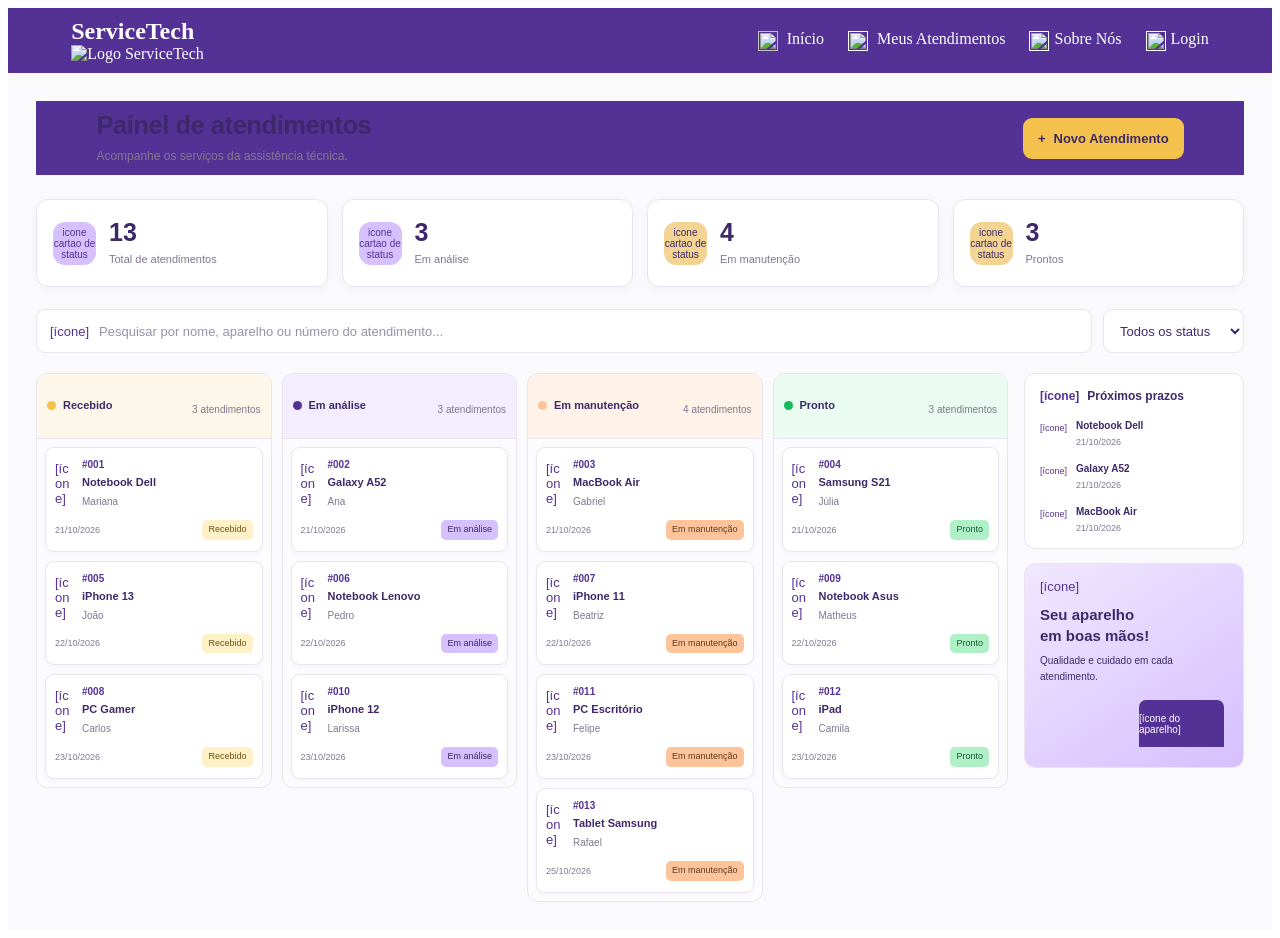
==== Trabalho-dev-front-end/painel-controle/painel-controle.html @ 9fc78887 "Add files via upload" ====
<!DOCTYPE html>
<html lang="pt-br">
<head>
    <meta charset="UTF-8">
    <meta name="viewport" content="width=device-width, initial-scale=1.0">
    <meta name="theme-color" content="#48228e">
     <title>ServiceTech | Painel de atendimentos</title>

    <link rel="stylesheet" href="../css/painel-controle.css">
</head>
<body>
    <header>
    <div class="logo">
        <h2>ServiceTech</h2>
        <img src="img/logo.jpg" alt="Logo ServiceTech">
    </div>

    <nav>

        <a href="index.html">
        <img src="img/inicio.png" alt=""> Início</a>
       
        <a href="">
        <img src="img/atendimento.png" alt=""> Meus Atendimentos</a>


        <a href="">
            <img src="img/sobre.png" alt="">Sobre Nós</a>

        <a href="">
            <img src="img/login.png" alt="">Login</a>
           
    </nav>
    </header>
    <main class="main-content" id="dashboard">
        <header class="cabecalho-painel">
            <div>
                <h1>Painel de atendimentos</h1>
                <p>Acompanhe os serviços da assistência técnica.</p>
            </div>

            <button type="button" class="botao-novo" id="novoAtendimento">
                <span class="icone" aria-hidden="true">+</span>
                Novo Atendimento
            </button>
        </header>
        <section class="status">
                <article class="cartaodestatus">
                    <div class="iconecartaodestatus icone-roxo">icone cartao de status</div>
                    <div>
                        <strong class="numerocartaodestatus" id="totalAtendimentos">12</strong>
                        <span class="tabelacartaodestatus">Total de atendimentos</span>
                    </div>
                </article>
                <article class="cartaodestatus">
                    <div class="iconecartaodestatus icone-roxo">icone cartao de status</div>
                    <div>
                        <strong class="numerocartaodestatus" id="totalAnalise">4</strong>
                        <span class="tabelacartaodestatus">Em análise</span>
                    </div>
                </article>
                <article class="cartaodestatus">
                    <div class="iconecartaodestatus icone-amarelo">icone cartao de status</div>
                    <div>
                        <strong class="numerocartaodestatus" id="totalManutencao">3</strong>
                        <span class="tabelacartaodestatus">Em manutenção</span>
                    </div>
                </article>
                <article class="cartaodestatus">
                    <div class="iconecartaodestatus icone-amarelo">icone cartao de status</div>
                    <div>
                        <strong class="numerocartaodestatus" id="totalProntos">5</strong>
                        <span class="tabelacartaodestatus">Prontos</span>
                    </div>
                </article>
            
        </section>
        <section class="barradepesquisa">

                <label class="campo-pesquisa">
                    <span class="icone" aria-hidden="true">[ícone]</span>

                    <input
                        class="barradepesquisa-search"
                        id="pesquisarAtendimento"
                        type="search"
                        placeholder="Pesquisar por nome, aparelho ou número do atendimento..."
                        aria-label="Pesquisar atendimentos"
                    >
                </label>

                <select id="filtrarStatus" aria-label="Filtrar por status">
                    <option value="todos">Todos os status</option>
                    <option value="recebido">Recebido</option>
                    <option value="analise">Em análise</option>
                    <option value="manutencao">Em manutenção</option>
                    <option value="pronto">Pronto</option>
                </select>

        </section>
        <section class="area-atendimentos">

            <div class="quadro-kanban" id="quadroKanban">

                <section class="coluna-kanban recebido">
                    <header class="cabecalho-coluna">
                        <h2><span class="ponto-status"></span>Recebido</h2>
                        <span class="quantidade-coluna" id="quantidadeRecebido">0 atendimentos</span>
                    </header>
                    <div class="lista-atendimentos" id="listaRecebido"></div>
                </section>

                <section class="coluna-kanban analise">
                    <header class="cabecalho-coluna">
                        <h2><span class="ponto-status"></span>Em análise</h2>
                        <span class="quantidade-coluna" id="quantidadeAnalise">0 atendimentos</span>
                    </header>
                    <div class="lista-atendimentos" id="listaAnalise"></div>
                </section>

                <section class="coluna-kanban manutencao">
                    <header class="cabecalho-coluna">
                        <h2><span class="ponto-status"></span>Em manutenção</h2>
                        <span class="quantidade-coluna" id="quantidadeManutencao">0 atendimentos</span>
                    </header>
                    <div class="lista-atendimentos" id="listaManutencao"></div>
                </section>

                <section class="coluna-kanban pronto">
                    <header class="cabecalho-coluna">
                        <h2><span class="ponto-status"></span>Pronto</h2>
                        <span class="quantidade-coluna" id="quantidadePronto">0 atendimentos</span>
                    </header>
                    <div class="lista-atendimentos" id="listaPronto"></div>
                </section>

            </div>

            <!-- Painel lateral -->
            <aside class="painel-lateral">

                <section class="cartao-prazos">
                    <h2>
                        <span class="icone" aria-hidden="true">[ícone]</span>
                        Próximos prazos
                    </h2>

                    <div class="lista-prazos" id="listaPrazos"></div>
                </section>

                <section class="cartao-promocional">
                    <span class="icone-promocional" aria-hidden="true">[ícone]</span>

                    <h2>Seu aparelho<br>em boas mãos!</h2>

                    <p>Qualidade e cuidado em cada atendimento.</p>

                    <div class="ilustracao-aparelho" aria-hidden="true">
                        [ícone do aparelho]
                    </div>
                </section>

            </aside>

        </section>

        <!-- Modal de cadastro -->
        <dialog id="modalAtendimento" class="modal-atendimento">

            <form id="formAtendimento">

                <div class="cabecalho-modal">
                    <h2>Novo atendimento</h2>
                    <button type="button" id="fecharModal" aria-label="Fechar">
                        &times;
                    </button>
                </div>

                <p>Preencha os dados do cliente e do aparelho.</p>

                <label for="nomeCliente">Nome do cliente</label>
                <input
                    type="text"
                    id="nomeCliente"
                    name="cliente"
                    maxlength="70"
                    required
                    placeholder="Ex.: Mariana"
                >

                <label for="nomeAparelho">Aparelho</label>
                <input
                    type="text"
                    id="nomeAparelho"
                    name="aparelho"
                    maxlength="70"
                    required
                    placeholder="Ex.: Notebook Dell"
                >

                <label for="dataPrazo">Prazo de entrega</label>
                <input type="date" id="dataPrazo" name="prazo" required>

                <label for="statusAtendimento">Status</label>
                <select id="statusAtendimento" name="status" required>
                    <option value="recebido">Recebido</option>
                    <option value="analise">Em análise</option>
                    <option value="manutencao">Em manutenção</option>
                    <option value="pronto">Pronto</option>
                </select>

                <label for="observacoes">Observações</label>
                <textarea
                    id="observacoes"
                    name="observacoes"
                    rows="3"
                    maxlength="240"
                    placeholder="Descreva o problema do aparelho..."
                ></textarea>

                <div class="botoes-modal">
                    <button type="button" id="cancelarModal" class="botao-cancelar">
                        Cancelar
                    </button>

                    <button type="submit" class="botao-novo">
                        Cadastrar atendimento
                    </button>
                </div>

            </form>
        </dialog>

        <!-- Mensagem de retorno -->
        <div id="mensagemPainel" role="status" aria-live="polite"></div>
    </main>
    <script src="../js/painel-controle.js" defer></script>
   
</body>
</html>
---- Trabalho-dev-front-end/css/painel-controle.css ----
/* ========================================
   1. PALETA E CONFIGURAÇÕES GERAIS
======================================== */

:root {
    --roxo: #543295;
    --roxo-escuro: #3d296a;
    --amarelo: #f4c24c;
    --amarelo-claro: #f3d492;
    --verde-claro: #aff0c6;
    --verde: #12bc59;
    --lilas: #d6c0fd;
    --laranja-claro: #fdc49b;

    --fundo: #faf9fc;
    --branco: #ffffff;
    --texto: #3d296a;
    --texto-secundario: #81788f;
    --borda: #e9e4f0;
    --fundo-coluna: #fcfbfe;
}

.main-content,
.main-content * {
    box-sizing: border-box;
}

.main-content {
    width: 100%;
    min-width: 0;
    margin: 0 auto;
    padding: 28px;
    color: var(--texto);
    background: var(--fundo);
    font-family: Arial, Helvetica, sans-serif;
    font-size: 13px;
}

.main-content button,
.main-content input,
.main-content select,
.main-content textarea {
    font-family: Arial, Helvetica, sans-serif;
    font-size: inherit;
}

.main-content button {
    cursor: pointer;
}

.main-content h1,
.main-content h2,
.main-content p {
    overflow-wrap: anywhere;
}

/* ========================================
   2. CABEÇALHO DO PAINEL
======================================== */

/* Menu superior */
header {
    background-color: #543295;
    color: white;
    padding: 10px 5%;
    display: flex;
    justify-content: space-between;
    align-items: center;
}

header h2 {
    margin: 0;
}
/* Formatação dos ícones do menu */
nav img {
    width: 20px;
    height: 20px;
    object-fit: contain;
    vertical-align: middle;
    margin-right: 5px;
}
/*Texto clicavél dentro do menu */
nav a {
    color: white;
    text-decoration: none;
    margin-left: 20px;
}
/*Efeito do mouse sobre o Texto clicavél dentro do menu */
nav a:hover {
    color: #f4c24c;
}

.cabecalho-painel {
    display: flex;
    align-items: center;
    justify-content: space-between;
    gap: 18px;
    margin-bottom: 24px;
}

.cabecalho-painel h1 {
    margin: 0;
    color: var(--roxo-escuro);
    font-size: clamp(22px, 2vw, 28px);
    font-weight: 700;
    letter-spacing: -0.5px;
}

.cabecalho-painel p {
    margin: 7px 0 0;
    color: var(--texto-secundario);
    font-size: 12px;
    line-height: 1.5;
}

/* ========================================
   3. BOTÕES
======================================== */

.botao-novo,
.botao-cancelar {
    min-height: 41px;
    padding: 0 15px;
    display: inline-flex;
    align-items: center;
    justify-content: center;
    gap: 8px;
    border: 0;
    border-radius: 9px;
    font-weight: 700;
    white-space: nowrap;
    transition: background 0.2s, transform 0.2s;
}

.botao-novo {
    background: var(--amarelo);
    color: var(--roxo-escuro);
}

.botao-novo:hover {
    background: var(--amarelo-claro);
}

.botao-novo:active {
    transform: scale(0.98);
}

.botao-cancelar {
    background: #f0edf5;
    color: var(--roxo-escuro);
}

.botao-cancelar:hover {
    background: var(--lilas);
}

.botao-novo:focus-visible,
.botao-cancelar:focus-visible {
    outline: 3px solid var(--lilas);
    outline-offset: 3px;
}

.icone {
    display: inline-flex;
    flex-shrink: 0;
    align-items: center;
    justify-content: center;
}

/* ========================================
   4. CARTÕES DE INDICADORES
======================================== */

.status {
    display: grid;
    grid-template-columns: repeat(4, minmax(0, 1fr));
    gap: 14px;
    margin-bottom: 22px;
}

.cartaodestatus {
    min-width: 0;
    min-height: 88px;
    display: flex;
    align-items: center;
    gap: 13px;
    padding: 16px;
    border: 1px solid var(--borda);
    border-radius: 12px;
    background: var(--branco);
    box-shadow: 0 3px 12px #3d296a08;
    transition: box-shadow 0.2s, transform 0.2s;
}

.cartaodestatus:hover {
    box-shadow: 0 5px 16px #3d296a12;
    transform: translateY(-2px);
}

.iconecartaodestatus {
    width: 43px;
    height: 43px;
    flex: 0 0 43px;
    display: flex;
    align-items: center;
    justify-content: center;
    border-radius: 12px;
    overflow: hidden;
    font-size: 10px;
    text-align: center;
}

.icone-roxo {
    background: var(--lilas);
    color: var(--roxo);
}

.icone-amarelo {
    background: var(--amarelo-claro);
    color: var(--roxo-escuro);
}

.numerocartaodestatus {
    display: block;
    color: var(--roxo-escuro);
    font-size: 25px;
    font-weight: 700;
    line-height: 1.1;
}

.tabelacartaodestatus {
    display: block;
    margin-top: 6px;
    color: var(--texto-secundario);
    font-size: 11px;
    line-height: 1.35;
}

/* ========================================
   5. PESQUISA E FILTROS
======================================== */

.barradepesquisa {
    display: flex;
    align-items: stretch;
    gap: 11px;
    margin-bottom: 20px;
}

.campo-pesquisa {
    min-width: 0;
    min-height: 44px;
    flex: 1;
    display: flex;
    align-items: center;
    gap: 10px;
    padding: 0 13px;
    border: 1px solid var(--borda);
    border-radius: 9px;
    background: var(--branco);
    transition: border-color 0.2s, box-shadow 0.2s;
}

.campo-pesquisa:focus-within {
    border-color: var(--roxo);
    box-shadow: 0 0 0 3px #d6c0fd66;
}

.campo-pesquisa > .icone {
    color: var(--roxo);
}

.barradepesquisa-search {
    width: 100%;
    min-width: 0;
    height: 42px;
    padding: 0;
    border: 0;
    outline: none;
    background: transparent;
    color: var(--texto);
}

.barradepesquisa-search::placeholder {
    color: #9a91a8;
}

.barradepesquisa select,
.modal-atendimento select {
    min-height: 44px;
    max-width: 200px;
    padding: 0 12px;
    border: 1px solid var(--borda);
    border-radius: 9px;
    outline: none;
    background: var(--branco);
    color: var(--roxo-escuro);
}

.barradepesquisa select:focus,
.modal-atendimento select:focus {
    border-color: var(--roxo);
}

/* ========================================
   6. ESTRUTURA DO KANBAN
======================================== */

.area-atendimentos {
    display: grid;
    grid-template-columns: minmax(0, 1fr) 220px;
    align-items: start;
    gap: 16px;
}

.quadro-kanban {
    min-width: 0;
    display: grid;
    grid-template-columns: repeat(4, minmax(0, 1fr));
    align-items: start;
    gap: 10px;
}

.coluna-kanban {
    min-width: 0;
    overflow: hidden;
    border: 1px solid var(--borda);
    border-radius: 11px;
    background: var(--fundo-coluna);
}

.cabecalho-coluna {
    min-height: 65px;
    padding: 12px 10px;
    border-bottom: 1px solid var(--borda);
    background: #f7f3ff;
}

.cabecalho-coluna h2 {
    display: flex;
    align-items: center;
    gap: 7px;
    margin: 0;
    color: var(--roxo-escuro);
    font-size: 11px;
    font-weight: 700;
    line-height: 1.4;
}

.quantidade-coluna {
    display: block;
    margin: 6px 0 0 17px;
    color: var(--texto-secundario);
    font-size: 10px;
}

.ponto-status {
    width: 9px;
    height: 9px;
    flex: 0 0 9px;
    border-radius: 50%;
}

/* Recebido: amarelo */

.recebido .cabecalho-coluna {
    background: #fdf7e9;
}

.recebido .ponto-status {
    background: var(--amarelo);
}

/* Em análise: lilás */

.analise .cabecalho-coluna {
    background: #f3edff;
}

.analise .ponto-status {
    background: var(--roxo);
}

/* Em manutenção: laranja */

.manutencao .cabecalho-coluna {
    background: #fff2e8;
}

.manutencao .ponto-status {
    background: var(--laranja-claro);
}

/* Pronto: verde */

.pronto .cabecalho-coluna {
    background: #eafbf1;
}

.pronto .ponto-status {
    background: var(--verde);
}

.lista-atendimentos {
    min-height: 110px;
    display: flex;
    flex-direction: column;
    gap: 9px;
    padding: 8px;
}

/* ========================================
   7. CARTÕES DE ATENDIMENTO
======================================== */

.cartao-atendimento {
    min-width: 0;
    padding: 11px 9px;
    border: 1px solid #e9e4f0;
    border-radius: 9px;
    background: var(--branco);
    box-shadow: 0 2px 7px #3d296a08;
    overflow-wrap: anywhere;
    transition: border-color 0.2s, box-shadow 0.2s;
}

.cartao-atendimento:hover {
    border-color: var(--lilas);
    box-shadow: 0 4px 10px #3d296a10;
}

.informacoes-atendimento {
    display: flex;
    align-items: flex-start;
    gap: 8px;
}

.informacoes-atendimento > .icone {
    flex: 0 0 19px;
    margin-top: 2px;
    color: var(--roxo);
}

.numero-atendimento {
    display: block;
    margin-bottom: 5px;
    color: var(--roxo);
    font-size: 10px;
}

.nome-aparelho {
    margin: 0;
    color: var(--roxo-escuro);
    font-size: 11px;
    font-weight: 700;
    line-height: 1.45;
}

.nome-cliente {
    margin: 4px 0 0;
    color: var(--texto-secundario);
    font-size: 10px;
    line-height: 1.4;
}

.rodape-atendimento {
    display: flex;
    flex-wrap: wrap;
    align-items: center;
    justify-content: space-between;
    gap: 6px;
    margin-top: 11px;
}

.data-atendimento {
    color: var(--texto-secundario);
    font-size: 9px;
}

/* Etiquetas de status */

.etiqueta-status {
    display: inline-block;
    max-width: 100%;
    padding: 4px 6px;
    border-radius: 5px;
    font-size: 9px;
    line-height: 1.3;
    overflow-wrap: anywhere;
}

/* Recebido */

.etiqueta-status.recebido {
    background: #fff1c7;
    color: #715013;
}

/* Em análise */

.etiqueta-status.analise {
    background: var(--lilas);
    color: var(--roxo-escuro);
}

/* Em manutenção */

.etiqueta-status.manutencao {
    background: var(--laranja-claro);
    color: #633b1e;
}

/* Pronto */

.etiqueta-status.pronto {
    background: var(--verde-claro);
    color: #175e36;
}

.mensagem-vazia {
    margin: 0;
    padding: 18px 5px;
    color: var(--texto-secundario);
    font-size: 11px;
    line-height: 1.5;
    text-align: center;
}

/* ========================================
   8. PAINEL LATERAL
======================================== */

.painel-lateral {
    min-width: 0;
    display: flex;
    flex-direction: column;
    gap: 14px;
}

.cartao-prazos,
.cartao-promocional {
    min-width: 0;
    padding: 15px;
    border: 1px solid var(--borda);
    border-radius: 11px;
    background: var(--branco);
}

.cartao-prazos h2 {
    display: flex;
    align-items: center;
    gap: 8px;
    margin: 0 0 16px;
    color: var(--roxo-escuro);
    font-size: 12px;
}

.cartao-prazos h2 .icone {
    color: var(--roxo);
}

.lista-prazos {
    display: flex;
    flex-direction: column;
    gap: 15px;
}

.item-prazo {
    display: flex;
    align-items: flex-start;
    gap: 9px;
}

.item-prazo > .icone {
    flex: 0 0 18px;
    color: var(--roxo);
}

.item-prazo strong {
    display: block;
    color: var(--roxo-escuro);
    font-size: 10px;
    line-height: 1.4;
}

.item-prazo span {
    display: block;
    margin-top: 4px;
    color: var(--texto-secundario);
    font-size: 9px;
}

/* Card promocional */

.cartao-promocional {
    position: relative;
    min-height: 205px;
    overflow: hidden;
    background: linear-gradient(
        145deg,
        #f0e7ff 0%,
        var(--lilas) 100%
    );
}

.icone-promocional {
    display: inline-flex;
    align-items: center;
    justify-content: center;
    color: var(--roxo);
}

.cartao-promocional h2 {
    margin: 10px 0 7px;
    color: var(--roxo-escuro);
    font-size: 15px;
    line-height: 1.4;
}

.cartao-promocional p {
    margin: 0;
    color: var(--roxo-escuro);
    font-size: 10px;
    line-height: 1.6;
}

.ilustracao-aparelho {
    width: 85px;
    height: 47px;
    display: flex;
    align-items: center;
    justify-content: center;
    margin: 15px 4px 0 auto;
    border-radius: 7px 7px 0 0;
    background: var(--roxo);
    color: var(--branco);
    font-size: 10px;
}

/* ========================================
   9. MODAL DE CADASTRO
======================================== */

.modal-atendimento {
    width: min(500px, calc(100% - 28px));
    max-height: 90vh;
    overflow-y: auto;
    padding: 0;
    border: 1px solid var(--borda);
    border-radius: 14px;
    background: var(--branco);
    color: var(--roxo-escuro);
    box-shadow: 0 20px 70px #21133d40;
}

.modal-atendimento::backdrop {
    background: #21133d80;
}

.modal-atendimento form {
    display: flex;
    flex-direction: column;
    padding: 24px;
}

.cabecalho-modal {
    display: flex;
    align-items: center;
    justify-content: space-between;
    gap: 12px;
}

.cabecalho-modal h2 {
    margin: 0;
    color: var(--roxo-escuro);
    font-size: 22px;
}

.cabecalho-modal button {
    width: 35px;
    height: 35px;
    border: 0;
    border-radius: 8px;
    background: #f0ebf8;
    color: var(--roxo);
    font-size: 23px;
}

.cabecalho-modal button:hover {
    background: var(--lilas);
}

.modal-atendimento form > p {
    margin: 10px 0 20px;
    color: var(--texto-secundario);
    line-height: 1.5;
}

.modal-atendimento form > label {
    margin: 12px 0 6px;
    color: var(--roxo-escuro);
    font-size: 12px;
    font-weight: 700;
}

.modal-atendimento form > input,
.modal-atendimento form > select,
.modal-atendimento form > textarea {
    width: 100%;
    max-width: none;
    min-height: 42px;
    padding: 11px;
    border: 1px solid var(--borda);
    border-radius: 8px;
    outline: none;
    background: var(--branco);
    color: var(--roxo-escuro);
}

.modal-atendimento form > input:focus,
.modal-atendimento form > select:focus,
.modal-atendimento form > textarea:focus {
    border-color: var(--roxo);
    box-shadow: 0 0 0 3px #d6c0fd66;
}

.modal-atendimento form > textarea {
    resize: vertical;
}

.botoes-modal {
    display: flex;
    flex-wrap: wrap;
    justify-content: flex-end;
    gap: 9px;
    margin-top: 22px;
}

/* ========================================
   10. MENSAGEM DE CONFIRMAÇÃO
======================================== */

#mensagemPainel {
    position: fixed;
    z-index: 100;
    bottom: 20px;
    left: 50%;
    max-width: calc(100% - 30px);
    padding: 12px 18px;
    border: 1px solid #ffffff20;
    border-radius: 9px;
    background: var(--roxo-escuro);
    color: var(--branco);
    text-align: center;
    opacity: 0;
    pointer-events: none;
    transform: translate(-50%, 10px);
    transition: opacity 0.2s, transform 0.2s;
}

#mensagemPainel.visivel {
    opacity: 1;
    transform: translate(-50%, 0);
}

/* ========================================
   11. RESPONSIVIDADE
======================================== */

@media (max-width: 1150px) {
    .main-content {
        padding: 22px 18px;
    }

    .area-atendimentos {
        grid-template-columns: minmax(0, 1fr) 195px;
        gap: 11px;
    }

    .quadro-kanban {
        gap: 7px;
    }

    .cartaodestatus {
        gap: 9px;
        padding: 12px 10px;
    }

    .iconecartaodestatus {
        width: 36px;
        height: 36px;
        flex-basis: 36px;
    }

    .numerocartaodestatus {
        font-size: 22px;
    }
}

@media (max-width: 980px) {
    .area-atendimentos {
        grid-template-columns: 1fr;
    }

    .quadro-kanban {
        gap: 10px;
    }

    .painel-lateral {
        display: grid;
        grid-template-columns: repeat(2, minmax(0, 1fr));
        align-items: stretch;
    }
}

@media (max-width: 700px) {
    .main-content {
        padding: 18px 12px;
    }

    .cabecalho-painel {
        align-items: flex-start;
        flex-direction: column;
    }

    .cabecalho-painel h1 {
        font-size: 23px;
    }

    .status {
        grid-template-columns: repeat(2, minmax(0, 1fr));
        gap: 9px;
    }

    .cartaodestatus {
        min-height: 76px;
        gap: 9px;
        padding: 10px;
    }

    .iconecartaodestatus {
        width: 33px;
        height: 33px;
        flex-basis: 33px;
        border-radius: 9px;
    }

    .numerocartaodestatus {
        font-size: 21px;
    }

    .tabelacartaodestatus {
        font-size: 10px;
        line-height: 1.35;
    }

    .barradepesquisa {
        flex-wrap: wrap;
    }

    .campo-pesquisa {
        flex-basis: 100%;
    }

    .barradepesquisa select {
        width: 100%;
        max-width: none;
    }

    .quadro-kanban {
        grid-template-columns: repeat(2, minmax(0, 1fr));
        gap: 8px;
    }

    .cabecalho-coluna {
        padding: 11px 7px;
    }

    .cabecalho-coluna h2 {
        font-size: 10px;
    }

    .lista-atendimentos {
        gap: 7px;
        padding: 6px;
    }

    .cartao-atendimento {
        padding: 9px 7px;
    }

    .painel-lateral {
        grid-template-columns: 1fr;
    }

    .cartao-promocional {
        min-height: 170px;
    }

    .modal-atendimento form {
        padding: 18px;
    }

    .botoes-modal {
        flex-direction: column-reverse;
    }

    .botoes-modal button {
        width: 100%;
    }
}

@media (max-width: 370px) {
    .quadro-kanban {
        grid-template-columns: 1fr;
    }

    .cartaodestatus {
        gap: 7px;
        padding: 8px;
    }

    .iconecartaodestatus {
        width: 29px;
        height: 29px;
        flex-basis: 29px;
    }

    .tabelacartaodestatus {
        font-size: 9px;
    }
}
```
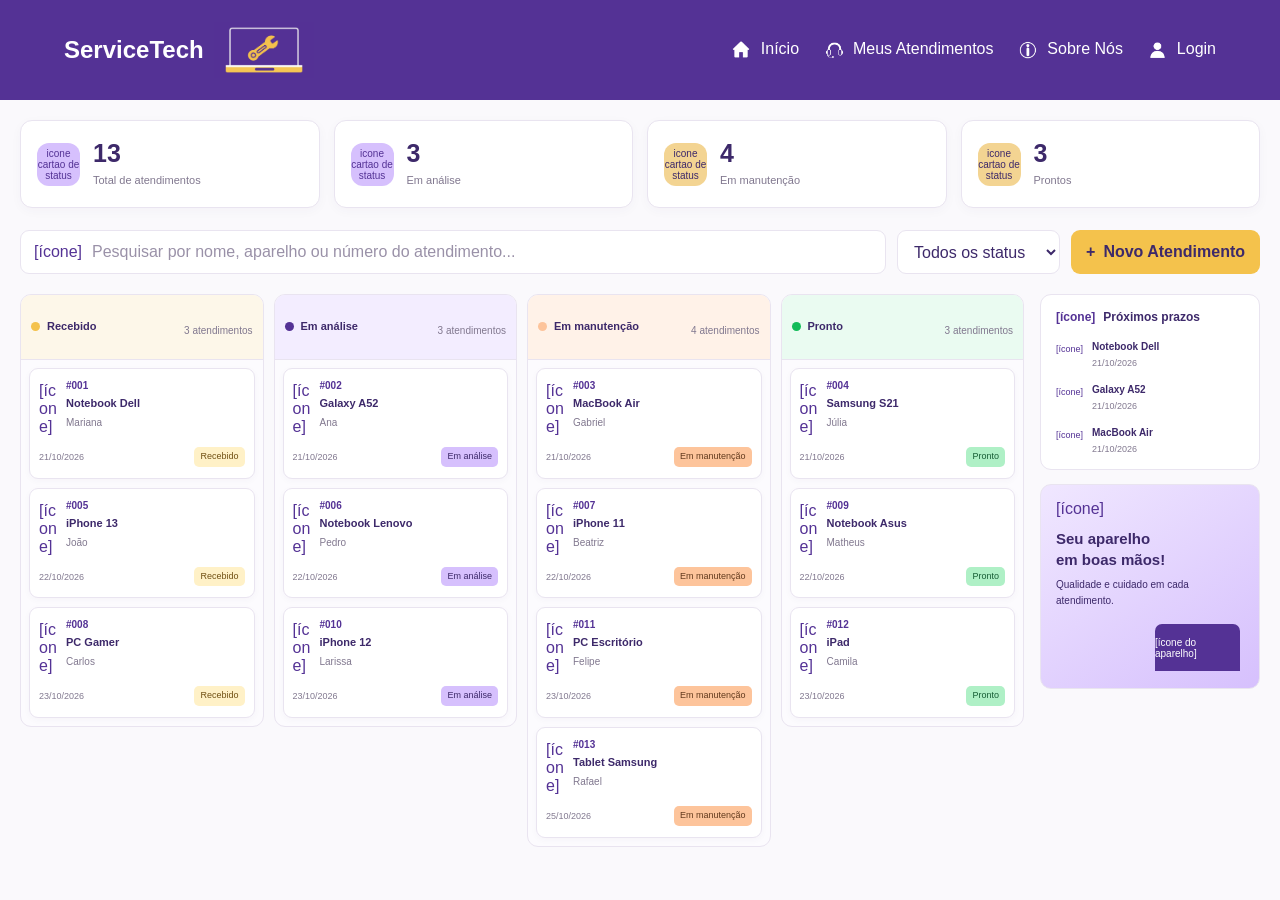
==== commit 15b45b23: "Add files via upload" ====
--- a/Trabalho-dev-front-end/painel-controle/painel-controle.html
+++ b/Trabalho-dev-front-end/painel-controle/painel-controle.html
@@ -4,100 +4,97 @@
     <meta charset="UTF-8">
     <meta name="viewport" content="width=device-width, initial-scale=1.0">
     <meta name="theme-color" content="#48228e">
-     <title>ServiceTech | Painel de atendimentos</title>
-
+    <title>ServiceTech | Painel de atendimentos</title>
     <link rel="stylesheet" href="../css/painel-controle.css">
 </head>
 <body>
+
+    <!-- ===== MENU SUPERIOR ===== -->
     <header>
-    <div class="logo">
-        <h2>ServiceTech</h2>
-        <img src="img/logo.jpg" alt="Logo ServiceTech">
-    </div>
-
-    <nav>
-
-        <a href="index.html">
-        <img src="img/inicio.png" alt=""> Início</a>
-       
-        <a href="">
-        <img src="img/atendimento.png" alt=""> Meus Atendimentos</a>
-
-
-        <a href="">
-            <img src="img/sobre.png" alt="">Sobre Nós</a>
-
-        <a href="">
-            <img src="img/login.png" alt="">Login</a>
-           
-    </nav>
+        <div class="logo">
+            <h2>ServiceTech</h2>
+            <img src="../img/logo.jpg" alt="Logo ServiceTech">
+        </div>
+
+        <nav>
+            <a href="../index.html">
+                <img src="../img/inicio.png" alt=""> Início
+            </a>
+            <a href="../painel-controle/painel-controle.html">
+                <img src="../img/atendimento.png" alt=""> Meus Atendimentos
+            </a>
+            <a href="../index.html#servicos">
+                <img src="../img/sobre.png" alt=""> Sobre Nós
+            </a>
+            <a href="../login/login.html">
+                <img src="../img/login.png" alt=""> Login
+            </a>
+        </nav>
     </header>
+
+    <!-- ===== CONTEÚDO PRINCIPAL ===== -->
     <main class="main-content" id="dashboard">
-        <header class="cabecalho-painel">
-            <div>
-                <h1>Painel de atendimentos</h1>
-                <p>Acompanhe os serviços da assistência técnica.</p>
-            </div>
+
+        <!-- Cartões de indicadores -->
+        <section class="status">
+            <article class="cartaodestatus">
+                <div class="iconecartaodestatus icone-roxo">icone cartao de status</div>
+                <div>
+                    <strong class="numerocartaodestatus" id="totalAtendimentos">12</strong>
+                    <span class="tabelacartaodestatus">Total de atendimentos</span>
+                </div>
+            </article>
+            <article class="cartaodestatus">
+                <div class="iconecartaodestatus icone-roxo">icone cartao de status</div>
+                <div>
+                    <strong class="numerocartaodestatus" id="totalAnalise">4</strong>
+                    <span class="tabelacartaodestatus">Em análise</span>
+                </div>
+            </article>
+            <article class="cartaodestatus">
+                <div class="iconecartaodestatus icone-amarelo">icone cartao de status</div>
+                <div>
+                    <strong class="numerocartaodestatus" id="totalManutencao">3</strong>
+                    <span class="tabelacartaodestatus">Em manutenção</span>
+                </div>
+            </article>
+            <article class="cartaodestatus">
+                <div class="iconecartaodestatus icone-amarelo">icone cartao de status</div>
+                <div>
+                    <strong class="numerocartaodestatus" id="totalProntos">5</strong>
+                    <span class="tabelacartaodestatus">Prontos</span>
+                </div>
+            </article>
+        </section>
+
+        <!-- Barra de pesquisa + filtro + botão novo -->
+        <section class="barradepesquisa">
+            <label class="campo-pesquisa">
+                <span class="icone" aria-hidden="true">[ícone]</span>
+                <input
+                    class="barradepesquisa-search"
+                    id="pesquisarAtendimento"
+                    type="search"
+                    placeholder="Pesquisar por nome, aparelho ou número do atendimento..."
+                    aria-label="Pesquisar atendimentos"
+                >
+            </label>
+
+            <select id="filtrarStatus" aria-label="Filtrar por status">
+                <option value="todos">Todos os status</option>
+                <option value="recebido">Recebido</option>
+                <option value="analise">Em análise</option>
+                <option value="manutencao">Em manutenção</option>
+                <option value="pronto">Pronto</option>
+            </select>
 
             <button type="button" class="botao-novo" id="novoAtendimento">
                 <span class="icone" aria-hidden="true">+</span>
                 Novo Atendimento
             </button>
-        </header>
-        <section class="status">
-                <article class="cartaodestatus">
-                    <div class="iconecartaodestatus icone-roxo">icone cartao de status</div>
-                    <div>
-                        <strong class="numerocartaodestatus" id="totalAtendimentos">12</strong>
-                        <span class="tabelacartaodestatus">Total de atendimentos</span>
-                    </div>
-                </article>
-                <article class="cartaodestatus">
-                    <div class="iconecartaodestatus icone-roxo">icone cartao de status</div>
-                    <div>
-                        <strong class="numerocartaodestatus" id="totalAnalise">4</strong>
-                        <span class="tabelacartaodestatus">Em análise</span>
-                    </div>
-                </article>
-                <article class="cartaodestatus">
-                    <div class="iconecartaodestatus icone-amarelo">icone cartao de status</div>
-                    <div>
-                        <strong class="numerocartaodestatus" id="totalManutencao">3</strong>
-                        <span class="tabelacartaodestatus">Em manutenção</span>
-                    </div>
-                </article>
-                <article class="cartaodestatus">
-                    <div class="iconecartaodestatus icone-amarelo">icone cartao de status</div>
-                    <div>
-                        <strong class="numerocartaodestatus" id="totalProntos">5</strong>
-                        <span class="tabelacartaodestatus">Prontos</span>
-                    </div>
-                </article>
-            
         </section>
-        <section class="barradepesquisa">
-
-                <label class="campo-pesquisa">
-                    <span class="icone" aria-hidden="true">[ícone]</span>
-
-                    <input
-                        class="barradepesquisa-search"
-                        id="pesquisarAtendimento"
-                        type="search"
-                        placeholder="Pesquisar por nome, aparelho ou número do atendimento..."
-                        aria-label="Pesquisar atendimentos"
-                    >
-                </label>
-
-                <select id="filtrarStatus" aria-label="Filtrar por status">
-                    <option value="todos">Todos os status</option>
-                    <option value="recebido">Recebido</option>
-                    <option value="analise">Em análise</option>
-                    <option value="manutencao">Em manutenção</option>
-                    <option value="pronto">Pronto</option>
-                </select>
-
-        </section>
+
+        <!-- Kanban + painel lateral -->
         <section class="area-atendimentos">
 
             <div class="quadro-kanban" id="quadroKanban">
@@ -144,17 +141,13 @@
                         <span class="icone" aria-hidden="true">[ícone]</span>
                         Próximos prazos
                     </h2>
-
                     <div class="lista-prazos" id="listaPrazos"></div>
                 </section>
 
                 <section class="cartao-promocional">
                     <span class="icone-promocional" aria-hidden="true">[ícone]</span>
-
                     <h2>Seu aparelho<br>em boas mãos!</h2>
-
                     <p>Qualidade e cuidado em cada atendimento.</p>
-
                     <div class="ilustracao-aparelho" aria-hidden="true">
                         [ícone do aparelho]
                     </div>
@@ -166,7 +159,6 @@
 
         <!-- Modal de cadastro -->
         <dialog id="modalAtendimento" class="modal-atendimento">
-
             <form id="formAtendimento">
 
                 <div class="cabecalho-modal">
@@ -222,7 +214,6 @@
                     <button type="button" id="cancelarModal" class="botao-cancelar">
                         Cancelar
                     </button>
-
                     <button type="submit" class="botao-novo">
                         Cadastrar atendimento
                     </button>
@@ -233,8 +224,9 @@
 
         <!-- Mensagem de retorno -->
         <div id="mensagemPainel" role="status" aria-live="polite"></div>
+
     </main>
+
     <script src="../js/painel-controle.js" defer></script>
-   
 </body>
 </html>
--- a/Trabalho-dev-front-end/css/painel-controle.css
+++ b/Trabalho-dev-front-end/css/painel-controle.css
@@ -11,7 +11,6 @@
     --verde: #12bc59;
     --lilas: #d6c0fd;
     --laranja-claro: #fdc49b;
-
     --fundo: #faf9fc;
     --branco: #ffffff;
     --texto: #3d296a;
@@ -20,43 +19,13 @@
     --fundo-coluna: #fcfbfe;
 }
 
-.main-content,
-.main-content * {
-    box-sizing: border-box;
-}
-
-.main-content {
-    width: 100%;
-    min-width: 0;
-    margin: 0 auto;
-    padding: 28px;
-    color: var(--texto);
-    background: var(--fundo);
-    font-family: Arial, Helvetica, sans-serif;
-    font-size: 13px;
-}
-
-.main-content button,
-.main-content input,
-.main-content select,
-.main-content textarea {
-    font-family: Arial, Helvetica, sans-serif;
-    font-size: inherit;
-}
-
-.main-content button {
-    cursor: pointer;
-}
-
-.main-content h1,
-.main-content h2,
-.main-content p {
-    overflow-wrap: anywhere;
-}
-
-/* ========================================
-   2. CABEÇALHO DO PAINEL
-======================================== */
+/* ========================================
+   2. MENU SUPERIOR
+======================================== */
+
+/* Logo e nome da empresa no menu */
+.logo { display: flex; align-items: center; gap: 10px; }
+.logo img { width: 100px; height: 80px; object-fit: contain; }
 
 /* Menu superior */
 header {
@@ -67,54 +36,48 @@
     justify-content: space-between;
     align-items: center;
 }
-
-header h2 {
+header h2 { margin: 0; }
+
+/* Formatação dos ícones do menu */
+nav img { width: 20px; height: 20px; object-fit: contain; vertical-align: middle; margin-right: 5px; }
+/* Texto clicável dentro do menu */
+nav a { color: white; text-decoration: none; margin-left: 20px; }
+/* Efeito do mouse sobre o texto clicável dentro do menu */
+nav a:hover { color: #f4c24c; }
+
+/* ========================================
+   3. BASE DA PÁGINA (TELA CHEIA)
+======================================== */
+
+body, body * { box-sizing: border-box; }
+
+body {
+    width: 100%;
+    min-width: 0;
     margin: 0;
-}
-/* Formatação dos ícones do menu */
-nav img {
-    width: 20px;
-    height: 20px;
-    object-fit: contain;
-    vertical-align: middle;
-    margin-right: 5px;
-}
-/*Texto clicavél dentro do menu */
-nav a {
-    color: white;
-    text-decoration: none;
-    margin-left: 20px;
-}
-/*Efeito do mouse sobre o Texto clicavél dentro do menu */
-nav a:hover {
-    color: #f4c24c;
-}
-
-.cabecalho-painel {
-    display: flex;
-    align-items: center;
-    justify-content: space-between;
-    gap: 18px;
-    margin-bottom: 24px;
-}
-
-.cabecalho-painel h1 {
-    margin: 0;
-    color: var(--roxo-escuro);
-    font-size: clamp(22px, 2vw, 28px);
-    font-weight: 700;
-    letter-spacing: -0.5px;
-}
-
-.cabecalho-painel p {
-    margin: 7px 0 0;
-    color: var(--texto-secundario);
-    font-size: 12px;
-    line-height: 1.5;
-}
-
-/* ========================================
-   3. BOTÕES
+    padding: 0;
+    color: var(--texto);
+    background: var(--fundo);
+    font-family: Arial, sans-serif;
+}
+
+body button, body input, body select, body textarea { font-family: Arial, sans-serif; font-size: inherit; }
+body button { cursor: pointer; }
+body h1, body h2, body p { overflow-wrap: anywhere; }
+
+/* Área principal sem margem externa */
+.main-content { width: 100%; margin: 0; padding: 20px; }
+
+/* ========================================
+   4. CABEÇALHO DO PAINEL
+======================================== */
+
+.cabecalho-painel { display: flex; align-items: center; justify-content: space-between; gap: 18px; margin-bottom: 24px; }
+.cabecalho-painel h1 { margin: 0; color: var(--roxo-escuro); font-size: clamp(22px, 2vw, 28px); font-weight: 700; letter-spacing: -0.5px; }
+.cabecalho-painel p { margin: 7px 0 0; color: var(--texto-secundario); font-size: 12px; line-height: 1.5; }
+
+/* ========================================
+   5. BOTÕES
 ======================================== */
 
 .botao-novo,
@@ -132,51 +95,23 @@
     transition: background 0.2s, transform 0.2s;
 }
 
-.botao-novo {
-    background: var(--amarelo);
-    color: var(--roxo-escuro);
-}
-
-.botao-novo:hover {
-    background: var(--amarelo-claro);
-}
-
-.botao-novo:active {
-    transform: scale(0.98);
-}
-
-.botao-cancelar {
-    background: #f0edf5;
-    color: var(--roxo-escuro);
-}
-
-.botao-cancelar:hover {
-    background: var(--lilas);
-}
+.botao-novo { background: var(--amarelo); color: var(--roxo-escuro); }
+.botao-novo:hover { background: var(--amarelo-claro); }
+.botao-novo:active { transform: scale(0.98); }
+
+.botao-cancelar { background: #f0edf5; color: var(--roxo-escuro); }
+.botao-cancelar:hover { background: var(--lilas); }
 
 .botao-novo:focus-visible,
-.botao-cancelar:focus-visible {
-    outline: 3px solid var(--lilas);
-    outline-offset: 3px;
-}
-
-.icone {
-    display: inline-flex;
-    flex-shrink: 0;
-    align-items: center;
-    justify-content: center;
-}
-
-/* ========================================
-   4. CARTÕES DE INDICADORES
-======================================== */
-
-.status {
-    display: grid;
-    grid-template-columns: repeat(4, minmax(0, 1fr));
-    gap: 14px;
-    margin-bottom: 22px;
-}
+.botao-cancelar:focus-visible { outline: 3px solid var(--lilas); outline-offset: 3px; }
+
+.icone { display: inline-flex; flex-shrink: 0; align-items: center; justify-content: center; }
+
+/* ========================================
+   6. CARTÕES DE INDICADORES
+======================================== */
+
+.status { display: grid; grid-template-columns: repeat(4, minmax(0, 1fr)); gap: 14px; margin-bottom: 22px; }
 
 .cartaodestatus {
     min-width: 0;
@@ -191,11 +126,7 @@
     box-shadow: 0 3px 12px #3d296a08;
     transition: box-shadow 0.2s, transform 0.2s;
 }
-
-.cartaodestatus:hover {
-    box-shadow: 0 5px 16px #3d296a12;
-    transform: translateY(-2px);
-}
+.cartaodestatus:hover { box-shadow: 0 5px 16px #3d296a12; transform: translateY(-2px); }
 
 .iconecartaodestatus {
     width: 43px;
@@ -210,42 +141,17 @@
     text-align: center;
 }
 
-.icone-roxo {
-    background: var(--lilas);
-    color: var(--roxo);
-}
-
-.icone-amarelo {
-    background: var(--amarelo-claro);
-    color: var(--roxo-escuro);
-}
-
-.numerocartaodestatus {
-    display: block;
-    color: var(--roxo-escuro);
-    font-size: 25px;
-    font-weight: 700;
-    line-height: 1.1;
-}
-
-.tabelacartaodestatus {
-    display: block;
-    margin-top: 6px;
-    color: var(--texto-secundario);
-    font-size: 11px;
-    line-height: 1.35;
-}
-
-/* ========================================
-   5. PESQUISA E FILTROS
-======================================== */
-
-.barradepesquisa {
-    display: flex;
-    align-items: stretch;
-    gap: 11px;
-    margin-bottom: 20px;
-}
+.icone-roxo { background: var(--lilas); color: var(--roxo); }
+.icone-amarelo { background: var(--amarelo-claro); color: var(--roxo-escuro); }
+
+.numerocartaodestatus { display: block; color: var(--roxo-escuro); font-size: 25px; font-weight: 700; line-height: 1.1; }
+.tabelacartaodestatus { display: block; margin-top: 6px; color: var(--texto-secundario); font-size: 11px; line-height: 1.35; }
+
+/* ========================================
+   7. PESQUISA E FILTROS
+======================================== */
+
+.barradepesquisa { display: flex; align-items: stretch; gap: 11px; margin-bottom: 20px; }
 
 .campo-pesquisa {
     min-width: 0;
@@ -260,30 +166,11 @@
     background: var(--branco);
     transition: border-color 0.2s, box-shadow 0.2s;
 }
-
-.campo-pesquisa:focus-within {
-    border-color: var(--roxo);
-    box-shadow: 0 0 0 3px #d6c0fd66;
-}
-
-.campo-pesquisa > .icone {
-    color: var(--roxo);
-}
-
-.barradepesquisa-search {
-    width: 100%;
-    min-width: 0;
-    height: 42px;
-    padding: 0;
-    border: 0;
-    outline: none;
-    background: transparent;
-    color: var(--texto);
-}
-
-.barradepesquisa-search::placeholder {
-    color: #9a91a8;
-}
+.campo-pesquisa:focus-within { border-color: var(--roxo); box-shadow: 0 0 0 3px #d6c0fd66; }
+.campo-pesquisa > .icone { color: var(--roxo); }
+
+.barradepesquisa-search { width: 100%; min-width: 0; height: 42px; padding: 0; border: 0; outline: none; background: transparent; color: var(--texto); }
+.barradepesquisa-search::placeholder { color: #9a91a8; }
 
 .barradepesquisa select,
 .modal-atendimento select {
@@ -296,121 +183,44 @@
     background: var(--branco);
     color: var(--roxo-escuro);
 }
-
 .barradepesquisa select:focus,
-.modal-atendimento select:focus {
-    border-color: var(--roxo);
-}
-
-/* ========================================
-   6. ESTRUTURA DO KANBAN
-======================================== */
-
-.area-atendimentos {
-    display: grid;
-    grid-template-columns: minmax(0, 1fr) 220px;
-    align-items: start;
-    gap: 16px;
-}
-
-.quadro-kanban {
-    min-width: 0;
-    display: grid;
-    grid-template-columns: repeat(4, minmax(0, 1fr));
-    align-items: start;
-    gap: 10px;
-}
-
-.coluna-kanban {
-    min-width: 0;
-    overflow: hidden;
-    border: 1px solid var(--borda);
-    border-radius: 11px;
-    background: var(--fundo-coluna);
-}
-
-.cabecalho-coluna {
-    min-height: 65px;
-    padding: 12px 10px;
-    border-bottom: 1px solid var(--borda);
-    background: #f7f3ff;
-}
-
-.cabecalho-coluna h2 {
-    display: flex;
-    align-items: center;
-    gap: 7px;
-    margin: 0;
-    color: var(--roxo-escuro);
-    font-size: 11px;
-    font-weight: 700;
-    line-height: 1.4;
-}
-
-.quantidade-coluna {
-    display: block;
-    margin: 6px 0 0 17px;
-    color: var(--texto-secundario);
-    font-size: 10px;
-}
-
-.ponto-status {
-    width: 9px;
-    height: 9px;
-    flex: 0 0 9px;
-    border-radius: 50%;
-}
+.modal-atendimento select:focus { border-color: var(--roxo); }
+
+/* ========================================
+   8. ESTRUTURA DO KANBAN
+======================================== */
+
+.area-atendimentos { display: grid; grid-template-columns: minmax(0, 1fr) 220px; align-items: start; gap: 16px; }
+.quadro-kanban { min-width: 0; display: grid; grid-template-columns: repeat(4, minmax(0, 1fr)); align-items: start; gap: 10px; }
+
+.coluna-kanban { min-width: 0; overflow: hidden; border: 1px solid var(--borda); border-radius: 11px; background: var(--fundo-coluna); }
+
+.cabecalho-coluna { min-height: 65px; padding: 12px 10px; border-bottom: 1px solid var(--borda); background: #f7f3ff; }
+.cabecalho-coluna h2 { display: flex; align-items: center; gap: 7px; margin: 0; color: var(--roxo-escuro); font-size: 11px; font-weight: 700; line-height: 1.4; }
+.quantidade-coluna { display: block; margin: 6px 0 0 17px; color: var(--texto-secundario); font-size: 10px; }
+
+.ponto-status { width: 9px; height: 9px; flex: 0 0 9px; border-radius: 50%; }
 
 /* Recebido: amarelo */
-
-.recebido .cabecalho-coluna {
-    background: #fdf7e9;
-}
-
-.recebido .ponto-status {
-    background: var(--amarelo);
-}
+.recebido .cabecalho-coluna { background: #fdf7e9; }
+.recebido .ponto-status { background: var(--amarelo); }
 
 /* Em análise: lilás */
-
-.analise .cabecalho-coluna {
-    background: #f3edff;
-}
-
-.analise .ponto-status {
-    background: var(--roxo);
-}
+.analise .cabecalho-coluna { background: #f3edff; }
+.analise .ponto-status { background: var(--roxo); }
 
 /* Em manutenção: laranja */
-
-.manutencao .cabecalho-coluna {
-    background: #fff2e8;
-}
-
-.manutencao .ponto-status {
-    background: var(--laranja-claro);
-}
+.manutencao .cabecalho-coluna { background: #fff2e8; }
+.manutencao .ponto-status { background: var(--laranja-claro); }
 
 /* Pronto: verde */
-
-.pronto .cabecalho-coluna {
-    background: #eafbf1;
-}
-
-.pronto .ponto-status {
-    background: var(--verde);
-}
-
-.lista-atendimentos {
-    min-height: 110px;
-    display: flex;
-    flex-direction: column;
-    gap: 9px;
-    padding: 8px;
-}
-
-/* ========================================
-   7. CARTÕES DE ATENDIMENTO
+.pronto .cabecalho-coluna { background: #eafbf1; }
+.pronto .ponto-status { background: var(--verde); }
+
+.lista-atendimentos { min-height: 110px; display: flex; flex-direction: column; gap: 9px; padding: 8px; }
+
+/* ========================================
+   9. CARTÕES DE ATENDIMENTO
 ======================================== */
 
 .cartao-atendimento {
@@ -423,206 +233,50 @@
     overflow-wrap: anywhere;
     transition: border-color 0.2s, box-shadow 0.2s;
 }
-
-.cartao-atendimento:hover {
-    border-color: var(--lilas);
-    box-shadow: 0 4px 10px #3d296a10;
-}
-
-.informacoes-atendimento {
-    display: flex;
-    align-items: flex-start;
-    gap: 8px;
-}
-
-.informacoes-atendimento > .icone {
-    flex: 0 0 19px;
-    margin-top: 2px;
-    color: var(--roxo);
-}
-
-.numero-atendimento {
-    display: block;
-    margin-bottom: 5px;
-    color: var(--roxo);
-    font-size: 10px;
-}
-
-.nome-aparelho {
-    margin: 0;
-    color: var(--roxo-escuro);
-    font-size: 11px;
-    font-weight: 700;
-    line-height: 1.45;
-}
-
-.nome-cliente {
-    margin: 4px 0 0;
-    color: var(--texto-secundario);
-    font-size: 10px;
-    line-height: 1.4;
-}
-
-.rodape-atendimento {
-    display: flex;
-    flex-wrap: wrap;
-    align-items: center;
-    justify-content: space-between;
-    gap: 6px;
-    margin-top: 11px;
-}
-
-.data-atendimento {
-    color: var(--texto-secundario);
-    font-size: 9px;
-}
+.cartao-atendimento:hover { border-color: var(--lilas); box-shadow: 0 4px 10px #3d296a10; }
+
+.informacoes-atendimento { display: flex; align-items: flex-start; gap: 8px; }
+.informacoes-atendimento > .icone { flex: 0 0 19px; margin-top: 2px; color: var(--roxo); }
+
+.numero-atendimento { display: block; margin-bottom: 5px; color: var(--roxo); font-size: 10px; }
+.nome-aparelho { margin: 0; color: var(--roxo-escuro); font-size: 11px; font-weight: 700; line-height: 1.45; }
+.nome-cliente { margin: 4px 0 0; color: var(--texto-secundario); font-size: 10px; line-height: 1.4; }
+
+.rodape-atendimento { display: flex; flex-wrap: wrap; align-items: center; justify-content: space-between; gap: 6px; margin-top: 11px; }
+.data-atendimento { color: var(--texto-secundario); font-size: 9px; }
 
 /* Etiquetas de status */
-
-.etiqueta-status {
-    display: inline-block;
-    max-width: 100%;
-    padding: 4px 6px;
-    border-radius: 5px;
-    font-size: 9px;
-    line-height: 1.3;
-    overflow-wrap: anywhere;
-}
-
-/* Recebido */
-
-.etiqueta-status.recebido {
-    background: #fff1c7;
-    color: #715013;
-}
-
-/* Em análise */
-
-.etiqueta-status.analise {
-    background: var(--lilas);
-    color: var(--roxo-escuro);
-}
-
-/* Em manutenção */
-
-.etiqueta-status.manutencao {
-    background: var(--laranja-claro);
-    color: #633b1e;
-}
-
-/* Pronto */
-
-.etiqueta-status.pronto {
-    background: var(--verde-claro);
-    color: #175e36;
-}
-
-.mensagem-vazia {
-    margin: 0;
-    padding: 18px 5px;
-    color: var(--texto-secundario);
-    font-size: 11px;
-    line-height: 1.5;
-    text-align: center;
-}
-
-/* ========================================
-   8. PAINEL LATERAL
-======================================== */
-
-.painel-lateral {
-    min-width: 0;
-    display: flex;
-    flex-direction: column;
-    gap: 14px;
-}
+.etiqueta-status { display: inline-block; max-width: 100%; padding: 4px 6px; border-radius: 5px; font-size: 9px; line-height: 1.3; overflow-wrap: anywhere; }
+.etiqueta-status.recebido { background: #fff1c7; color: #715013; }
+.etiqueta-status.analise { background: var(--lilas); color: var(--roxo-escuro); }
+.etiqueta-status.manutencao { background: var(--laranja-claro); color: #633b1e; }
+.etiqueta-status.pronto { background: var(--verde-claro); color: #175e36; }
+
+.mensagem-vazia { margin: 0; padding: 18px 5px; color: var(--texto-secundario); font-size: 11px; line-height: 1.5; text-align: center; }
+
+/* ========================================
+   10. PAINEL LATERAL
+======================================== */
+
+.painel-lateral { min-width: 0; display: flex; flex-direction: column; gap: 14px; }
 
 .cartao-prazos,
-.cartao-promocional {
-    min-width: 0;
-    padding: 15px;
-    border: 1px solid var(--borda);
-    border-radius: 11px;
-    background: var(--branco);
-}
-
-.cartao-prazos h2 {
-    display: flex;
-    align-items: center;
-    gap: 8px;
-    margin: 0 0 16px;
-    color: var(--roxo-escuro);
-    font-size: 12px;
-}
-
-.cartao-prazos h2 .icone {
-    color: var(--roxo);
-}
-
-.lista-prazos {
-    display: flex;
-    flex-direction: column;
-    gap: 15px;
-}
-
-.item-prazo {
-    display: flex;
-    align-items: flex-start;
-    gap: 9px;
-}
-
-.item-prazo > .icone {
-    flex: 0 0 18px;
-    color: var(--roxo);
-}
-
-.item-prazo strong {
-    display: block;
-    color: var(--roxo-escuro);
-    font-size: 10px;
-    line-height: 1.4;
-}
-
-.item-prazo span {
-    display: block;
-    margin-top: 4px;
-    color: var(--texto-secundario);
-    font-size: 9px;
-}
+.cartao-promocional { min-width: 0; padding: 15px; border: 1px solid var(--borda); border-radius: 11px; background: var(--branco); }
+
+.cartao-prazos h2 { display: flex; align-items: center; gap: 8px; margin: 0 0 16px; color: var(--roxo-escuro); font-size: 12px; }
+.cartao-prazos h2 .icone { color: var(--roxo); }
+
+.lista-prazos { display: flex; flex-direction: column; gap: 15px; }
+.item-prazo { display: flex; align-items: flex-start; gap: 9px; }
+.item-prazo > .icone { flex: 0 0 18px; color: var(--roxo); }
+.item-prazo strong { display: block; color: var(--roxo-escuro); font-size: 10px; line-height: 1.4; }
+.item-prazo span { display: block; margin-top: 4px; color: var(--texto-secundario); font-size: 9px; }
 
 /* Card promocional */
-
-.cartao-promocional {
-    position: relative;
-    min-height: 205px;
-    overflow: hidden;
-    background: linear-gradient(
-        145deg,
-        #f0e7ff 0%,
-        var(--lilas) 100%
-    );
-}
-
-.icone-promocional {
-    display: inline-flex;
-    align-items: center;
-    justify-content: center;
-    color: var(--roxo);
-}
-
-.cartao-promocional h2 {
-    margin: 10px 0 7px;
-    color: var(--roxo-escuro);
-    font-size: 15px;
-    line-height: 1.4;
-}
-
-.cartao-promocional p {
-    margin: 0;
-    color: var(--roxo-escuro);
-    font-size: 10px;
-    line-height: 1.6;
-}
+.cartao-promocional { position: relative; min-height: 205px; overflow: hidden; background: linear-gradient(145deg, #f0e7ff 0%, var(--lilas) 100%); }
+.icone-promocional { display: inline-flex; align-items: center; justify-content: center; color: var(--roxo); }
+.cartao-promocional h2 { margin: 10px 0 7px; color: var(--roxo-escuro); font-size: 15px; line-height: 1.4; }
+.cartao-promocional p { margin: 0; color: var(--roxo-escuro); font-size: 10px; line-height: 1.6; }
 
 .ilustracao-aparelho {
     width: 85px;
@@ -638,7 +292,7 @@
 }
 
 /* ========================================
-   9. MODAL DE CADASTRO
+   11. MODAL DE CADASTRO
 ======================================== */
 
 .modal-atendimento {
@@ -652,56 +306,16 @@
     color: var(--roxo-escuro);
     box-shadow: 0 20px 70px #21133d40;
 }
-
-.modal-atendimento::backdrop {
-    background: #21133d80;
-}
-
-.modal-atendimento form {
-    display: flex;
-    flex-direction: column;
-    padding: 24px;
-}
-
-.cabecalho-modal {
-    display: flex;
-    align-items: center;
-    justify-content: space-between;
-    gap: 12px;
-}
-
-.cabecalho-modal h2 {
-    margin: 0;
-    color: var(--roxo-escuro);
-    font-size: 22px;
-}
-
-.cabecalho-modal button {
-    width: 35px;
-    height: 35px;
-    border: 0;
-    border-radius: 8px;
-    background: #f0ebf8;
-    color: var(--roxo);
-    font-size: 23px;
-}
-
-.cabecalho-modal button:hover {
-    background: var(--lilas);
-}
-
-.modal-atendimento form > p {
-    margin: 10px 0 20px;
-    color: var(--texto-secundario);
-    line-height: 1.5;
-}
-
-.modal-atendimento form > label {
-    margin: 12px 0 6px;
-    color: var(--roxo-escuro);
-    font-size: 12px;
-    font-weight: 700;
-}
+.modal-atendimento::backdrop { background: #21133d80; }
+.modal-atendimento form { display: flex; flex-direction: column; padding: 24px; }
+
+.cabecalho-modal { display: flex; align-items: center; justify-content: space-between; gap: 12px; }
+.cabecalho-modal h2 { margin: 0; color: var(--roxo-escuro); font-size: 22px; }
+.cabecalho-modal button { width: 35px; height: 35px; border: 0; border-radius: 8px; background: #f0ebf8; color: var(--roxo); font-size: 23px; }
+.cabecalho-modal button:hover { background: var(--lilas); }
+
+.modal-atendimento form > p { margin: 10px 0 20px; color: var(--texto-secundario); line-height: 1.5; }
+.modal-atendimento form > label { margin: 12px 0 6px; color: var(--roxo-escuro); font-size: 12px; font-weight: 700; }
 
 .modal-atendimento form > input,
 .modal-atendimento form > select,
@@ -716,28 +330,15 @@
     background: var(--branco);
     color: var(--roxo-escuro);
 }
-
 .modal-atendimento form > input:focus,
 .modal-atendimento form > select:focus,
-.modal-atendimento form > textarea:focus {
-    border-color: var(--roxo);
-    box-shadow: 0 0 0 3px #d6c0fd66;
-}
-
-.modal-atendimento form > textarea {
-    resize: vertical;
-}
-
-.botoes-modal {
-    display: flex;
-    flex-wrap: wrap;
-    justify-content: flex-end;
-    gap: 9px;
-    margin-top: 22px;
-}
-
-/* ========================================
-   10. MENSAGEM DE CONFIRMAÇÃO
+.modal-atendimento form > textarea:focus { border-color: var(--roxo); box-shadow: 0 0 0 3px #d6c0fd66; }
+.modal-atendimento form > textarea { resize: vertical; }
+
+.botoes-modal { display: flex; flex-wrap: wrap; justify-content: flex-end; gap: 9px; margin-top: 22px; }
+
+/* ========================================
+   12. MENSAGEM DE CONFIRMAÇÃO
 ======================================== */
 
 #mensagemPainel {
@@ -757,177 +358,54 @@
     transform: translate(-50%, 10px);
     transition: opacity 0.2s, transform 0.2s;
 }
-
-#mensagemPainel.visivel {
-    opacity: 1;
-    transform: translate(-50%, 0);
-}
-
-/* ========================================
-   11. RESPONSIVIDADE
+#mensagemPainel.visivel { opacity: 1; transform: translate(-50%, 0); }
+
+/* ========================================
+   13. RESPONSIVIDADE
 ======================================== */
 
 @media (max-width: 1150px) {
-    .main-content {
-        padding: 22px 18px;
-    }
-
-    .area-atendimentos {
-        grid-template-columns: minmax(0, 1fr) 195px;
-        gap: 11px;
-    }
-
-    .quadro-kanban {
-        gap: 7px;
-    }
-
-    .cartaodestatus {
-        gap: 9px;
-        padding: 12px 10px;
-    }
-
-    .iconecartaodestatus {
-        width: 36px;
-        height: 36px;
-        flex-basis: 36px;
-    }
-
-    .numerocartaodestatus {
-        font-size: 22px;
-    }
+    .main-content { padding: 16px; }
+    .area-atendimentos { grid-template-columns: minmax(0, 1fr) 195px; gap: 11px; }
+    .quadro-kanban { gap: 7px; }
+    .cartaodestatus { gap: 9px; padding: 12px 10px; }
+    .iconecartaodestatus { width: 36px; height: 36px; flex-basis: 36px; }
+    .numerocartaodestatus { font-size: 22px; }
 }
 
 @media (max-width: 980px) {
-    .area-atendimentos {
-        grid-template-columns: 1fr;
-    }
-
-    .quadro-kanban {
-        gap: 10px;
-    }
-
-    .painel-lateral {
-        display: grid;
-        grid-template-columns: repeat(2, minmax(0, 1fr));
-        align-items: stretch;
-    }
+    .area-atendimentos { grid-template-columns: 1fr; }
+    .quadro-kanban { gap: 10px; }
+    .painel-lateral { display: grid; grid-template-columns: repeat(2, minmax(0, 1fr)); align-items: stretch; }
 }
 
 @media (max-width: 700px) {
-    .main-content {
-        padding: 18px 12px;
-    }
-
-    .cabecalho-painel {
-        align-items: flex-start;
-        flex-direction: column;
-    }
-
-    .cabecalho-painel h1 {
-        font-size: 23px;
-    }
-
-    .status {
-        grid-template-columns: repeat(2, minmax(0, 1fr));
-        gap: 9px;
-    }
-
-    .cartaodestatus {
-        min-height: 76px;
-        gap: 9px;
-        padding: 10px;
-    }
-
-    .iconecartaodestatus {
-        width: 33px;
-        height: 33px;
-        flex-basis: 33px;
-        border-radius: 9px;
-    }
-
-    .numerocartaodestatus {
-        font-size: 21px;
-    }
-
-    .tabelacartaodestatus {
-        font-size: 10px;
-        line-height: 1.35;
-    }
-
-    .barradepesquisa {
-        flex-wrap: wrap;
-    }
-
-    .campo-pesquisa {
-        flex-basis: 100%;
-    }
-
-    .barradepesquisa select {
-        width: 100%;
-        max-width: none;
-    }
-
-    .quadro-kanban {
-        grid-template-columns: repeat(2, minmax(0, 1fr));
-        gap: 8px;
-    }
-
-    .cabecalho-coluna {
-        padding: 11px 7px;
-    }
-
-    .cabecalho-coluna h2 {
-        font-size: 10px;
-    }
-
-    .lista-atendimentos {
-        gap: 7px;
-        padding: 6px;
-    }
-
-    .cartao-atendimento {
-        padding: 9px 7px;
-    }
-
-    .painel-lateral {
-        grid-template-columns: 1fr;
-    }
-
-    .cartao-promocional {
-        min-height: 170px;
-    }
-
-    .modal-atendimento form {
-        padding: 18px;
-    }
-
-    .botoes-modal {
-        flex-direction: column-reverse;
-    }
-
-    .botoes-modal button {
-        width: 100%;
-    }
+    .main-content { padding: 14px; }
+    .cabecalho-painel { align-items: flex-start; flex-direction: column; }
+    .cabecalho-painel h1 { font-size: 23px; }
+    .status { grid-template-columns: repeat(2, minmax(0, 1fr)); gap: 9px; }
+    .cartaodestatus { min-height: 76px; gap: 9px; padding: 10px; }
+    .iconecartaodestatus { width: 33px; height: 33px; flex-basis: 33px; border-radius: 9px; }
+    .numerocartaodestatus { font-size: 21px; }
+    .tabelacartaodestatus { font-size: 10px; line-height: 1.35; }
+    .barradepesquisa { flex-wrap: wrap; }
+    .campo-pesquisa { flex-basis: 100%; }
+    .barradepesquisa select { width: 100%; max-width: none; }
+    .quadro-kanban { grid-template-columns: repeat(2, minmax(0, 1fr)); gap: 8px; }
+    .cabecalho-coluna { padding: 11px 7px; }
+    .cabecalho-coluna h2 { font-size: 10px; }
+    .lista-atendimentos { gap: 7px; padding: 6px; }
+    .cartao-atendimento { padding: 9px 7px; }
+    .painel-lateral { grid-template-columns: 1fr; }
+    .cartao-promocional { min-height: 170px; }
+    .modal-atendimento form { padding: 18px; }
+    .botoes-modal { flex-direction: column-reverse; }
+    .botoes-modal button { width: 100%; }
 }
 
 @media (max-width: 370px) {
-    .quadro-kanban {
-        grid-template-columns: 1fr;
-    }
-
-    .cartaodestatus {
-        gap: 7px;
-        padding: 8px;
-    }
-
-    .iconecartaodestatus {
-        width: 29px;
-        height: 29px;
-        flex-basis: 29px;
-    }
-
-    .tabelacartaodestatus {
-        font-size: 9px;
-    }
-}
-```+    .quadro-kanban { grid-template-columns: 1fr; }
+    .cartaodestatus { gap: 7px; padding: 8px; }
+    .iconecartaodestatus { width: 29px; height: 29px; flex-basis: 29px; }
+    .tabelacartaodestatus { font-size: 9px; }
+}
